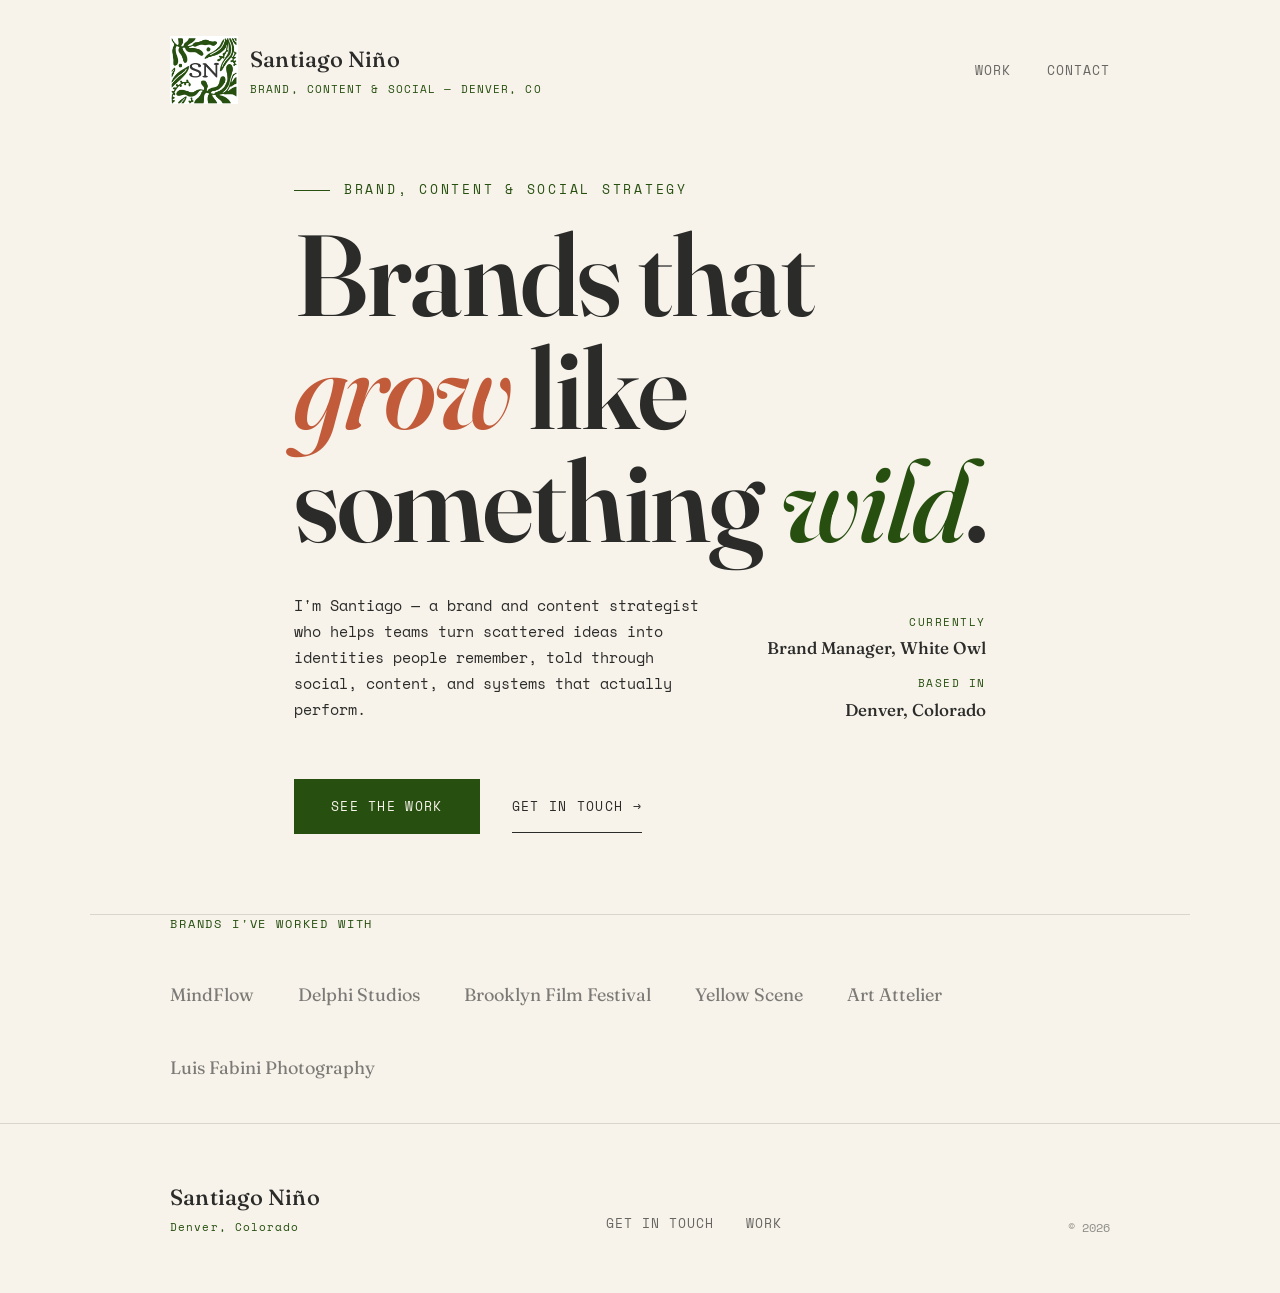
==== index.html @ 9f28a8c1 "Add files via upload" ====
<!DOCTYPE html>
<html lang="en">
<head>
<meta charset="UTF-8">
<meta name="viewport" content="width=device-width, initial-scale=1.0">
<title>Santiago Niño — Brand, Content & Social</title>
<meta name="description" content="Santiago Niño is a brand and content strategist based in Denver, Colorado, helping teams turn scattered ideas into identities people remember.">
<link rel="canonical" href="https://ageofdust.github.io/">
<meta property="og:title" content="Santiago Niño — Brand, Content & Social">
<meta property="og:description" content="Santiago Niño is a brand and content strategist based in Denver, Colorado, helping teams turn scattered ideas into identities people remember.">
<meta property="og:type" content="website">
<meta name="twitter:card" content="summary">
<link rel="icon" type="image/png" href="img/logo.png">
<link rel="preconnect" href="https://fonts.googleapis.com">
<link rel="preconnect" href="https://fonts.gstatic.com" crossorigin>
<link href="https://fonts.googleapis.com/css2?family=Fraunces:ital,opsz,wght@0,9..144,300;0,9..144,400;0,9..144,500;0,9..144,600;0,9..144,900;1,9..144,400;1,9..144,500&family=Space+Mono:wght@400;700&display=swap" rel="stylesheet">
<link rel="stylesheet" href="css/styles.css">
</head>
<body data-section="">

<header>
  <div class="wrap nav">
    <a href="index.html" class="brand-link"><img src="img/logo.png" alt="Santiago Niño logo" class="brand-logo"><div class="brand-text"><span class="brand-name">Santiago Niño</span><span class="brand-year">BRAND, CONTENT &amp; SOCIAL — DENVER, CO</span></div></a>
    <nav class="nav-links">
      <a href="work/index.html" data-nav-link="work">Work</a>
      <a href="contact/index.html" data-nav-link="contact">Contact</a>
    </nav>
    <button class="menu-toggle" onclick="toggleMenu()" aria-label="Toggle menu">
      <span></span><span></span>
    </button>
  </div>
  <nav class="mobile-menu" id="mobile-menu">
    <a href="work/index.html" data-nav-link="work">Work</a>
    <a href="contact/index.html" data-nav-link="contact">Contact</a>
  </nav>
</header>

<main>
    <section class="hero">
      <div class="wrap hero-canvas">

        <div class="hero-content">
          <div class="eyebrow">Brand, content &amp; social strategy</div>
          <h1>
            <span class="line">Brands that</span>
            <span class="line"><span class="accent-rust">grow</span> like</span>
            <span class="line">something <span class="accent">wild</span>.</span>
          </h1>

          <div class="hero-sub-row">
            <p class="hero-sub">I'm Santiago — a brand and content strategist who helps teams turn scattered ideas into identities people remember, told through social, content, and systems that actually perform.</p>
            <div class="hero-meta">
              <div class="hero-meta-item">
                <span class="hero-meta-label">Currently</span>
                <span class="hero-meta-value">Brand Manager, White Owl</span>
              </div>
              <div class="hero-meta-item">
                <span class="hero-meta-label">Based in</span>
                <span class="hero-meta-value">Denver, Colorado</span>
              </div>
            </div>
          </div>

          <div class="cta-row">
            <a href="work/index.html" class="btn-primary">See the work</a>
            <a href="contact/index.html" class="btn-outline">Get in touch <span aria-hidden="true">→</span></a>
          </div>
        </div>

      </div>

      <div class="wrap strip">
        <div class="strip-inner">
          <div class="strip-label">Brands I've worked with</div>
          <div class="strip-items">
            <span>MindFlow</span>
            <span>Delphi Studios</span>
            <span>Brooklyn Film Festival</span>
            <span>Yellow Scene</span>
            <span>Art Attelier</span>
            <span>Luis Fabini Photography</span>
          </div>
        </div>
      </div>
    </section>

</main>

<footer>
  <div class="wrap footer-inner">
    <div>
      <div class="brand-name">Santiago Niño</div>
      <span class="brand-year">Denver, Colorado</span>
    </div>
    <div class="footer-links">
      <a href="contact/index.html">Get in Touch</a>
      <a href="work/index.html">Work</a>
    </div>
    <div class="footer-meta">© 2026</div>
  </div>
</footer>

<script src="js/main.js" defer></script>

</body>
</html>
---- css/styles.css ----
:root {
    --paper: #F7F3EA;
    --forest: #274F10;
    --forest-deep: #1B380A;
    --rust: #C25B3A;
    --gold: #D4A24E;
    --charcoal: #2B2B2A;

    --font-display: 'Fraunces', serif;
    --font-mono: 'Space Mono', monospace;
  }

  * { margin: 0; padding: 0; box-sizing: border-box; }

  html { scroll-behavior: smooth; }

  body {
    background: var(--paper);
    color: var(--charcoal);
    font-family: var(--font-mono);
    line-height: 1.6;
    font-size: 15px;
    overflow-x: hidden;
  }

  a { color: inherit; text-decoration: none; }

  .wrap {
    max-width: 1100px;
    margin: 0 auto;
    padding: 0 48px;
  }

  /* ---------- HEADER ---------- */
  header {
    position: relative;
    z-index: 20;
    padding: 36px 0;
  }

  .nav {
    display: flex;
    align-items: center;
    justify-content: space-between;
  }

  .brand-link {
    display: flex;
    align-items: center;
    gap: 12px;
    text-decoration: none;
    color: inherit;
  }

  .brand-logo {
    width: auto;
    height: 68px;
    display: block;
    flex-shrink: 0;
  }

  .brand-text {
    display: flex;
    flex-direction: column;
  }

  .brand-name {
    font-family: var(--font-display);
    font-size: 22px;
    font-weight: 500;
    letter-spacing: 0.01em;
  }

  .brand-year {
    font-family: var(--font-mono);
    font-size: 11px;
    letter-spacing: 0.1em;
    color: var(--forest);
    margin-top: 4px;
    display: block;
  }

  .nav-links {
    display: flex;
    align-items: center;
    gap: 36px;
    font-size: 12.5px;
    letter-spacing: 0.08em;
    text-transform: uppercase;
    padding-top: 4px;
  }

  .nav-links a {
    opacity: 0.7;
    transition: opacity 0.2s ease;
    border-bottom: 1px solid transparent;
    padding-bottom: 2px;
    cursor: pointer;
  }

  .nav-links a:hover,
  .nav-links a.is-active {
    opacity: 1;
    border-color: var(--forest);
  }

  /* ---------- MOBILE MENU ---------- */
  .menu-toggle {
    display: none;
    flex-direction: column;
    justify-content: center;
    gap: 6px;
    width: 32px;
    height: 32px;
    background: none;
    border: none;
    cursor: pointer;
    padding: 0;
  }

  .menu-toggle span {
    display: block;
    width: 100%;
    height: 1.5px;
    background: var(--charcoal);
    transition: transform 0.25s ease, opacity 0.25s ease;
  }

  .menu-toggle.is-open span:first-child {
    transform: translateY(3.5px) rotate(45deg);
  }

  .menu-toggle.is-open span:last-child {
    transform: translateY(-3.5px) rotate(-45deg);
  }

  .mobile-menu {
    display: none;
    flex-direction: column;
    max-height: 0;
    overflow: hidden;
    transition: max-height 0.3s ease;
    border-top: 1px solid rgba(43,43,42,0.15);
  }

  .mobile-menu.is-open {
    max-height: 220px;
  }

  .mobile-menu a {
    padding: 18px 24px;
    font-size: 13px;
    letter-spacing: 0.1em;
    text-transform: uppercase;
    color: var(--charcoal);
    opacity: 0.75;
    border-bottom: 1px solid rgba(43,43,42,0.1);
  }

  .mobile-menu a.is-active {
    opacity: 1;
    color: var(--forest);
  }

  /* ---------- SHARED EYEBROW ---------- */
  .eyebrow {
    font-family: var(--font-mono);
    font-size: 12.5px;
    letter-spacing: 0.22em;
    text-transform: uppercase;
    color: var(--forest);
    margin-bottom: 18px;
    display: flex;
    align-items: center;
    gap: 14px;
  }

  .eyebrow::before {
    content: '';
    display: block;
    width: 36px;
    height: 1px;
    background: var(--forest);
  }

  /* ---------- HERO (home view) ---------- */
  .hero {
    position: relative;
    padding: 40px 0 0;
    min-height: 72vh;
    display: flex;
    flex-direction: column;
    justify-content: center;
  }

  .hero-canvas {
    position: relative;
    min-height: 460px;
    display: flex;
    align-items: center;
  }

  .hero-content {
    position: relative;
    z-index: 5;
    max-width: 920px;
    width: 100%;
  }

  .hero h1 {
    font-family: var(--font-display);
    font-weight: 600;
    font-size: clamp(56px, 9vw, 124px);
    line-height: 0.98;
    letter-spacing: -0.015em;
    color: var(--charcoal);
  }

  .hero h1 .line {
    display: block;
  }

  .hero h1 .accent {
    font-style: italic;
    font-weight: 500;
    color: var(--forest);
  }

  .hero h1 .accent-rust {
    font-style: italic;
    font-weight: 500;
    color: var(--rust);
  }

  .hero-sub-row {
    display: flex;
    align-items: flex-end;
    justify-content: space-between;
    gap: 40px;
    margin-top: 36px;
    flex-wrap: wrap;
  }

  .hero-sub {
    font-family: var(--font-mono);
    font-size: 14.5px;
    line-height: 1.8;
    max-width: 420px;
    color: var(--charcoal);
  }

  .hero-meta {
    display: flex;
    flex-direction: column;
    gap: 14px;
    font-size: 12.5px;
    text-align: right;
    min-width: 200px;
  }

  .hero-meta-item {
    display: flex;
    flex-direction: column;
    gap: 3px;
  }

  .hero-meta-label {
    text-transform: uppercase;
    letter-spacing: 0.14em;
    color: var(--forest);
    font-size: 11px;
  }

  .hero-meta-value {
    font-family: var(--font-display);
    font-size: 17px;
    font-weight: 500;
    color: var(--charcoal);
  }

  /* ---------- CTA ROW ---------- */
  .cta-row {
    display: flex;
    align-items: center;
    gap: 32px;
    margin-top: 56px;
  }

  .btn-primary {
    background: var(--forest);
    color: var(--paper);
    padding: 16px 36px;
    font-family: var(--font-mono);
    font-size: 13px;
    letter-spacing: 0.1em;
    text-transform: uppercase;
    transition: background 0.2s ease, transform 0.15s ease;
    display: inline-block;
    border: 1px solid var(--forest);
    cursor: pointer;
  }

  .btn-primary:hover {
    background: var(--forest-deep);
    transform: translateY(-2px);
  }

  .btn-outline {
    font-family: var(--font-mono);
    font-size: 13px;
    letter-spacing: 0.1em;
    text-transform: uppercase;
    display: inline-flex;
    align-items: center;
    gap: 10px;
    padding: 16px 0;
    border-bottom: 1px solid var(--charcoal);
    transition: color 0.2s ease, border-color 0.2s ease;
    cursor: pointer;
  }

  .btn-outline:hover {
    color: var(--rust);
    border-color: var(--rust);
  }

  /* ---------- STRIP ---------- */
  .strip {
    border-top: 1px solid rgba(43,43,42,0.15);
    margin-top: 80px;
    padding-top: 28px;
    padding-bottom: 28px;
  }

  .strip-inner {
    display: flex;
    align-items: center;
    gap: 48px;
    flex-wrap: wrap;
    justify-content: space-between;
  }

  .strip-label {
    font-size: 11.5px;
    letter-spacing: 0.16em;
    text-transform: uppercase;
    color: var(--forest);
    white-space: nowrap;
  }

  .strip-items {
    display: flex;
    gap: 44px;
    flex-wrap: wrap;
    font-family: var(--font-display);
    font-size: 18px;
    color: var(--charcoal);
    opacity: 0.6;
  }

  /* ---------- PAGE INTRO (work view) ---------- */
  .page-intro {
    padding: 40px 0 64px;
  }

  .page-intro h1 {
    font-family: var(--font-display);
    font-weight: 600;
    font-size: clamp(44px, 6.4vw, 84px);
    line-height: 1.04;
    letter-spacing: -0.01em;
    max-width: 760px;
  }

  .page-intro h1 .accent {
    font-style: italic;
    font-weight: 500;
    color: var(--forest);
  }

  .page-intro-sub {
    margin-top: 28px;
    max-width: 480px;
    font-size: 14.5px;
    line-height: 1.8;
  }

  /* ---------- CONTACT VIEW ---------- */
  .contact-hero {
    padding: 64px 0 140px;
    min-height: 64vh;
    display: flex;
    align-items: center;
  }

  .contact-hero h1 {
    font-family: var(--font-display);
    font-weight: 600;
    font-size: clamp(48px, 7.5vw, 100px);
    line-height: 1.02;
    letter-spacing: -0.01em;
    margin-top: 4px;
  }

  .contact-sub {
    margin-top: 28px;
    max-width: 460px;
    font-size: 15px;
    line-height: 1.8;
    color: var(--charcoal);
    opacity: 0.8;
  }

  .contact-links {
    margin-top: 56px;
    display: flex;
    flex-direction: column;
    gap: 0;
  }

  .contact-link {
    display: flex;
    align-items: baseline;
    gap: 24px;
    padding: 26px 0;
    border-top: 1px solid rgba(43,43,42,0.15);
    transition: padding-left 0.25s ease, color 0.25s ease;
  }

  .contact-links .contact-link:last-child {
    border-bottom: 1px solid rgba(43,43,42,0.15);
  }

  .contact-link:hover {
    padding-left: 12px;
    color: var(--rust);
  }

  .contact-link-label {
    font-family: var(--font-mono);
    font-size: 12px;
    letter-spacing: 0.14em;
    text-transform: uppercase;
    color: var(--forest);
    width: 90px;
    flex-shrink: 0;
  }

  .contact-link:hover .contact-link-label {
    color: var(--rust);
  }

  .contact-link-value {
    font-family: var(--font-display);
    font-size: clamp(20px, 2.6vw, 30px);
    font-weight: 500;
  }

  /* contact page layout — photo sits beside the headline block */
  .contact-layout {
    display: grid;
    grid-template-columns: 1fr 200px;
    gap: 56px;
    align-items: start;
  }

  .contact-photo-col { order: 2; padding-top: 8px; }

  .contact-photo {
    width: 200px;
    height: 200px;
    object-fit: cover;
    object-position: center 10%;
    display: block;
    border-radius: 4px;
  }

  .contact-content-col { order: 1; min-width: 0; }

  @media (max-width: 680px) {
    .contact-layout {
      grid-template-columns: 1fr;
      gap: 32px;
    }
    .contact-photo-col { order: -1; }
    .contact-photo {
      width: 120px;
      height: 120px;
      border-radius: 50%;
      object-position: center 12%;
    }
  }

  /* ---------- PROJECT INDEX ---------- */
  .project-index {
    border-top: 1px solid rgba(43,43,42,0.15);
  }

  .project {
    display: grid;
    grid-template-columns: 90px 1.4fr 1fr auto;
    align-items: center;
    gap: 32px;
    padding: 38px 0;
    border-bottom: 1px solid rgba(43,43,42,0.15);
    transition: padding-left 0.25s ease, padding-right 0.25s ease, background 0.25s ease;
    position: relative;
  }

  .project:hover {
    background: rgba(39,79,16,0.05);
    padding-left: 16px;
    padding-right: 16px;
    margin: 0 -16px;
  }

  .project-num {
    font-family: var(--font-mono);
    font-size: 13px;
    color: var(--forest);
    letter-spacing: 0.05em;
  }

  .project-name {
    font-family: var(--font-display);
    font-weight: 500;
    font-size: clamp(28px, 4vw, 46px);
    line-height: 1.08;
    transition: color 0.25s ease, font-style 0.25s ease;
  }

  .project:hover .project-name {
    color: var(--rust);
    font-style: italic;
  }

  .project-meta {
    display: flex;
    flex-direction: column;
    gap: 6px;
  }

  .project-tag {
    display: inline-flex;
    align-items: center;
    gap: 8px;
    font-size: 11px;
    letter-spacing: 0.14em;
    text-transform: uppercase;
    color: var(--forest);
  }

  .project-tag.is-personal {
    color: var(--rust);
  }

  .project-tag::before {
    content: '';
    display: block;
    width: 7px;
    height: 7px;
    border-radius: 50%;
    background: currentColor;
  }

  .project-desc {
    font-size: 13.5px;
    color: var(--charcoal);
    opacity: 0.75;
    max-width: 320px;
    line-height: 1.7;
  }

  .project-arrow {
    font-family: var(--font-display);
    font-size: 28px;
    font-style: italic;
    color: var(--charcoal);
    opacity: 0;
    transform: translateX(-8px);
    transition: opacity 0.25s ease, transform 0.25s ease;
    justify-self: end;
  }

  .project:hover .project-arrow {
    opacity: 1;
    transform: translateX(0);
    color: var(--rust);
  }

  /* ---------- LEGEND ---------- */
  .legend {
    display: flex;
    gap: 32px;
    padding-top: 32px;
    padding-bottom: 32px;
    flex-wrap: wrap;
  }

  .legend-item {
    display: flex;
    align-items: center;
    gap: 10px;
    font-size: 11px;
    letter-spacing: 0.14em;
    text-transform: uppercase;
    color: var(--charcoal);
    opacity: 0.6;
  }

  .legend-dot {
    width: 7px;
    height: 7px;
    border-radius: 50%;
    background: var(--forest);
    display: block;
  }

  .legend-dot.is-personal {
    background: var(--rust);
  }

  /* ---------- FOOTER ---------- */
  footer {
    border-top: 1px solid rgba(43,43,42,0.15);
    padding: 56px 0;
    margin-top: 40px;
  }

  .footer-inner {
    display: flex;
    align-items: flex-end;
    justify-content: space-between;
    flex-wrap: wrap;
    gap: 24px;
  }

  .footer-links {
    display: flex;
    gap: 32px;
    font-size: 12.5px;
    letter-spacing: 0.08em;
    text-transform: uppercase;
  }

  .footer-links a {
    opacity: 0.7;
    transition: opacity 0.2s ease;
    border-bottom: 1px solid transparent;
    padding-bottom: 2px;
  }

  .footer-links a:hover {
    opacity: 1;
    border-color: var(--forest);
  }

  .footer-meta {
    font-size: 12px;
    color: var(--charcoal);
    opacity: 0.5;
  }

  /* ---------- PROJECT HEADER (individual project view) ---------- */
  .project-header {
    padding: 40px 0 56px;
  }

  .back-link {
    display: inline-flex;
    align-items: center;
    gap: 8px;
    font-size: 12.5px;
    letter-spacing: 0.1em;
    text-transform: uppercase;
    color: var(--forest);
    margin-bottom: 36px;
    border-bottom: 1px solid transparent;
    padding-bottom: 2px;
    transition: border-color 0.2s ease;
  }

  .back-link:hover {
    border-color: var(--forest);
  }

  .project-header-row {
    display: flex;
    align-items: center;
    gap: 36px;
  }

  .project-header-top {
    display: flex;
    align-items: center;
    gap: 24px;
    flex-shrink: 0;
  }

  .project-logo {
    width: 104px;
    height: 104px;
    border-radius: 22px;
    object-fit: cover;
    flex-shrink: 0;
    box-shadow: 0 8px 28px rgba(43,43,42,0.18);
  }

  .project-logo--wide {
    width: 168px;
    height: 90px;
    border-radius: 14px;
  }

  .project-logo--placeholder {
    background: var(--forest);
    color: var(--paper);
    display: flex;
    align-items: center;
    justify-content: center;
    font-family: var(--font-display);
    font-weight: 600;
    font-size: 30px;
    letter-spacing: 0.01em;
  }

  .project-header-top h1 {
    font-family: var(--font-display);
    font-weight: 600;
    font-size: clamp(32px, 4.4vw, 50px);
    line-height: 1.04;
    letter-spacing: -0.01em;
    white-space: nowrap;
  }

  .project-header-text {
    max-width: 560px;
  }

  .project-header-text .project-tag {
    margin-bottom: 10px;
  }

  .project-header-text p {
    font-size: 14.5px;
    line-height: 1.8;
    color: var(--charcoal);
    opacity: 0.85;
  }

  /* ---------- ACCORDION ---------- */
  .accordion-section {
    padding-bottom: 100px;
  }

  .accordion-item {
    border-top: 1px solid rgba(43,43,42,0.15);
  }

  .accordion-item:last-child {
    border-bottom: 1px solid rgba(43,43,42,0.15);
  }

  .accordion-trigger {
    width: 100%;
    display: flex;
    align-items: center;
    gap: 28px;
    padding: 30px 0;
    background: none;
    border: none;
    cursor: pointer;
    font-family: var(--font-mono);
    text-align: left;
    color: var(--charcoal);
    transition: padding-left 0.2s ease;
  }

  .accordion-trigger:hover {
    padding-left: 8px;
  }

  .accordion-num {
    font-size: 13px;
    color: var(--forest);
    letter-spacing: 0.05em;
  }

  .accordion-title {
    font-family: var(--font-display);
    font-weight: 500;
    font-size: clamp(24px, 3vw, 34px);
    flex: 1;
    transition: color 0.2s ease;
  }

  .accordion-trigger:hover .accordion-title {
    color: var(--rust);
  }

  .accordion-icon {
    font-family: var(--font-mono);
    font-size: 22px;
    color: var(--forest);
    transition: transform 0.25s ease;
    width: 24px;
    text-align: center;
  }

  .accordion-item.is-open .accordion-icon {
    transform: rotate(45deg);
  }

  .accordion-panel {
    max-height: 0;
    overflow: hidden;
    transition: max-height 0.35s ease;
  }

  .accordion-panel-inner {
    padding: 0 0 44px;
    display: flex;
    flex-direction: column;
    gap: 24px;
  }

  .accordion-visual {
    background: var(--card, #F1EDE3);
    background: rgba(39,79,16,0.06);
    border: 1px dashed rgba(39,79,16,0.3);
    border-radius: 14px;
    min-height: 280px;
    display: flex;
    align-items: center;
    justify-content: center;
  }

  .visual-placeholder {
    font-size: 12px;
    letter-spacing: 0.12em;
    text-transform: uppercase;
    color: var(--forest);
    opacity: 0.6;
  }

  .accordion-panel-inner p {
    font-size: 14px;
    line-height: 1.8;
    color: var(--charcoal);
    opacity: 0.8;
    max-width: 640px;
  }

  .article-link {
    display: inline-flex;
    align-items: center;
    gap: 8px;
    font-family: var(--font-mono);
    font-size: 13px;
    letter-spacing: 0.08em;
    text-transform: uppercase;
    color: var(--forest);
    border-bottom: 1px solid var(--forest);
    padding-bottom: 3px;
    align-self: flex-start;
    transition: color 0.2s ease, border-color 0.2s ease;
  }

  .article-link:hover {
    color: var(--rust);
    border-color: var(--rust);
  }

  /* ---------- EMAIL SHOWCASE ---------- */
  .email-showcase {
    display: flex;
    flex-direction: column;
    gap: 48px;
    padding-bottom: 8px;
  }

  .email-card {
    display: grid;
    grid-template-columns: 1fr 1fr;
    gap: 40px;
    align-items: start;
    padding: 32px;
    background: rgba(39,79,16,0.04);
    border: 1px solid rgba(39,79,16,0.15);
    border-radius: 14px;
  }

  .email-card-meta { display: flex; flex-direction: column; gap: 14px; }
  .email-card-eyebrow {
    font-family: var(--font-mono);
    font-size: 11px;
    letter-spacing: 0.18em;
    text-transform: uppercase;
    color: var(--rust);
  }
  .email-card-title {
    font-family: var(--font-display);
    font-size: 22px;
    font-weight: 500;
    color: var(--ink);
    line-height: 1.2;
    margin: 0;
  }
  .email-card-body {
    font-size: 14px;
    line-height: 1.75;
    color: var(--charcoal);
    opacity: 0.85;
    margin: 0;
  }
  .email-card-stats {
    display: flex;
    flex-wrap: wrap;
    gap: 10px;
    margin-top: 4px;
  }
  .email-stat {
    font-family: var(--font-mono);
    font-size: 10px;
    letter-spacing: 0.1em;
    text-transform: uppercase;
    color: var(--forest);
    border: 1px solid rgba(39,79,16,0.35);
    padding: 5px 10px;
    border-radius: 100px;
  }

  .email-preview-wrap {
    position: relative;
    border-radius: 8px;
    overflow: hidden;
    box-shadow: 0 8px 28px -8px rgba(30,23,53,0.18);
    background: #f4f1ea;
    height: 420px;
  }
  .email-preview-wrap iframe {
    width: 600px;
    height: 800px;
    border: none;
    transform: scale(0.56);
    transform-origin: top left;
    pointer-events: none;
  }
  .email-preview-link {
    position: absolute;
    inset: 0;
    display: flex;
    align-items: flex-end;
    justify-content: flex-end;
    padding: 14px;
    background: linear-gradient(to top, rgba(30,23,53,0.3) 0%, transparent 40%);
    opacity: 0;
    transition: opacity 0.2s;
  }
  .email-preview-wrap:hover .email-preview-link { opacity: 1; }
  .email-preview-link a {
    font-family: var(--font-mono);
    font-size: 11px;
    letter-spacing: 0.1em;
    text-transform: uppercase;
    color: #fff;
    background: rgba(30,23,53,0.75);
    padding: 8px 14px;
    border-radius: 100px;
    text-decoration: none;
    transition: background 0.2s;
  }
  .email-preview-link a:hover { background: var(--forest); }

  .email-showcase-intro {
    font-size: 14px;
    line-height: 1.8;
    color: var(--charcoal);
    opacity: 0.8;
    max-width: 640px;
    margin: 0 0 8px;
  }

  /* ---------- MINDFLOW BLOG CARDS ---------- */
  .mf-blog-intro {
    font-size: 14px; line-height: 1.8; color: var(--charcoal);
    opacity: 0.8; max-width: 640px; margin: 0 0 28px;
  }
  .mf-blog-grid {
    display: grid; grid-template-columns: 1fr; gap: 1px;
    background: rgba(39,79,16,0.12); margin-bottom: 24px;
  }
  .mf-blog-card {
    background: var(--paper); padding: 26px 28px;
    display: flex; flex-direction: column; gap: 8px; transition: background .15s;
  }
  .mf-blog-card:hover { background: rgba(39,79,16,0.04); }
  .mf-blog-meta {
    font-family: var(--font-mono); font-size: 11px;
    letter-spacing: .08em; text-transform: uppercase;
    color: var(--forest); opacity: 0.7; display: flex; gap: 14px;
  }
  .mf-blog-title {
    font-family: var(--font-display); font-size: 18px;
    font-weight: 500; line-height: 1.3; color: var(--charcoal);
    text-decoration: none; display: block;
  }
  .mf-blog-title:hover { color: var(--rust); }
  .mf-blog-excerpt {
    font-size: 13.5px; line-height: 1.7;
    color: var(--charcoal); opacity: 0.65; margin: 0;
  }
  .mf-blog-read {
    font-family: var(--font-mono); font-size: 11px; letter-spacing: .1em;
    text-transform: uppercase; color: var(--rust); text-decoration: none;
    border-bottom: 1px solid currentColor; padding-bottom: 1px;
    align-self: flex-start; margin-top: 4px; transition: opacity .2s;
  }
  .mf-blog-read:hover { opacity: .7; }
  .mf-blog-footer {
    display: flex; align-items: center; justify-content: space-between;
    flex-wrap: wrap; gap: 12px; margin-top: 4px;
  }
  .mf-blog-status {
    font-family: var(--font-mono); font-size: 10px; letter-spacing: .1em;
    text-transform: uppercase; color: var(--forest); opacity: .45;
  }
  .mf-blog-status.is-live { color: var(--forest); opacity: .85; }
  .mf-blog-status.is-error { color: var(--rust); opacity: .65; }

  .mf-platform-label {
    display: flex; align-items: center; gap: 10px; margin-bottom: 20px;
    font-family: var(--font-mono); font-size: 11px; letter-spacing: .12em;
    text-transform: uppercase; color: var(--forest);
  }
  .mf-platform-icon { font-size: 16px; line-height: 1; }
  .mf-platform-label a { color: var(--forest); border-bottom: 1px solid currentColor; padding-bottom: 1px; }
  .mf-platform-label a:hover { color: var(--rust); }

  .mf-tiktok-placeholder {
    background: rgba(39,79,16,.04); border: 1px dashed rgba(39,79,16,.25);
    border-radius: 4px; padding: 20px; display: flex; align-items: center;
    justify-content: center; min-height: 120px;
  }
  .mf-tiktok-placeholder a {
    font-family: var(--font-mono); font-size: 12px; letter-spacing: .1em;
    text-transform: uppercase; color: var(--forest);
  }

  /* ---------- MINDFLOW SOCIAL / VIDEO ---------- */
  .mf-social-intro {
    font-size: 14px; line-height: 1.8; color: var(--charcoal);
    opacity: 0.8; max-width: 640px; margin: 0 0 32px;
  }

  .mf-role-strip {
    display: flex; flex-wrap: wrap; gap: 10px; margin-bottom: 40px;
  }
  .mf-role-pill {
    font-family: var(--font-mono); font-size: 10px; letter-spacing: .12em;
    text-transform: uppercase; color: var(--forest);
    border: 1px solid rgba(39,79,16,.35); padding: 6px 14px; border-radius: 100px;
  }

  .mf-video-grid {
    display: grid;
    grid-template-columns: repeat(3, 1fr);
    gap: 24px;
    align-items: start;
  }

  .mf-video-card { display: flex; flex-direction: column; gap: 14px; }

  /* Override Instagram's own iframe dimensions to fill the column */
  .mf-video-card .instagram-media {
    min-width: 0 !important;
    width: 100% !important;
    max-width: 100% !important;
    margin: 0 !important;
  }

  .mf-video-meta { display: flex; flex-direction: column; gap: 6px; }
  .mf-video-label {
    font-family: var(--font-mono); font-size: 10px; letter-spacing: .14em;
    text-transform: uppercase; color: var(--rust); opacity: .8;
  }
  .mf-video-note {
    font-size: 13px; line-height: 1.65; color: var(--charcoal); opacity: .65;
  }

  @media (max-width: 860px) {
    .mf-video-grid { grid-template-columns: 1fr; max-width: 420px; }
  }


    .email-card { grid-template-columns: 1fr; }
    .email-preview-wrap { height: 320px; }
    .email-preview-wrap iframe {
      width: 600px; height: 800px;
      transform: scale(0.45); transform-origin: top left;
    }
  }


  @media (max-width: 980px) {
    .nav { align-items: center; }
    .nav-links { display: none; }
    .menu-toggle { display: flex; }
    .mobile-menu { display: flex; }
    .hero { min-height: auto; padding: 20px 0 60px; }
    .hero-canvas { min-height: auto; }
    .hero-sub-row { flex-direction: column; align-items: flex-start; }
    .hero-meta { flex-direction: row; text-align: left; gap: 32px; }
    .cta-row { flex-direction: column; align-items: flex-start; gap: 20px; }
    .wrap { padding: 0 24px; }

    .project {
      grid-template-columns: 48px 1fr;
      grid-template-areas:
        "num name"
        ". meta"
        ". desc"
        ". arrow";
      row-gap: 10px;
    }
    .project-num { grid-area: num; }
    .project-name { grid-area: name; }
    .project-meta { grid-area: meta; }
    .project-desc { grid-area: desc; max-width: none; }
    .project-arrow { grid-area: arrow; justify-self: start; }
    .contact-hero { padding: 40px 0 80px; min-height: auto; }
    .contact-link { flex-direction: column; gap: 8px; }
    .contact-link-label { width: auto; }

    .project-header-row { flex-direction: column; align-items: flex-start; gap: 18px; }
    .project-header-top { gap: 16px; }
    .project-logo { width: 72px; height: 72px; border-radius: 16px; }
    .project-header-top h1 { font-size: 28px; white-space: normal; }
    .accordion-trigger { gap: 16px; }
    .accordion-visual { min-height: 200px; }
    .project-logo--wide { width: 130px; height: 70px; }
  }

  @media (max-width: 480px) {
    .wrap { padding: 0 20px; }
    .hero h1 { font-size: 40px; }
    .hero-sub { font-size: 14px; }
    .hero-meta { flex-direction: column; gap: 16px; }
    .btn-primary, .btn-outline { width: 100%; justify-content: center; text-align: center; }
    .cta-row { width: 100%; }
    .strip-inner { flex-direction: column; align-items: flex-start; gap: 16px; }
    .strip-items { gap: 20px 28px; font-size: 16px; }
    .page-intro h1 { font-size: 30px; }
    .contact-hero h1 { font-size: 36px; }
    .contact-link-value { font-size: 18px; word-break: break-word; }
    .accordion-trigger { gap: 10px; padding: 22px 0; }
    .accordion-title { font-size: 19px; }
    .accordion-icon { font-size: 18px; width: 18px; }
    .project-name { font-size: 24px; }
    .project-header-top h1 { font-size: 24px; }
    .project-logo { width: 60px; height: 60px; border-radius: 14px; }
    .project-logo--wide { width: 110px; height: 60px; }
  }

  @media (min-width: 1280px) {
    .wrap {
      padding: 0 80px;
    }
  }

  @media (min-width: 1440px) {
    .wrap {
      padding: 0 120px;
    }
  }
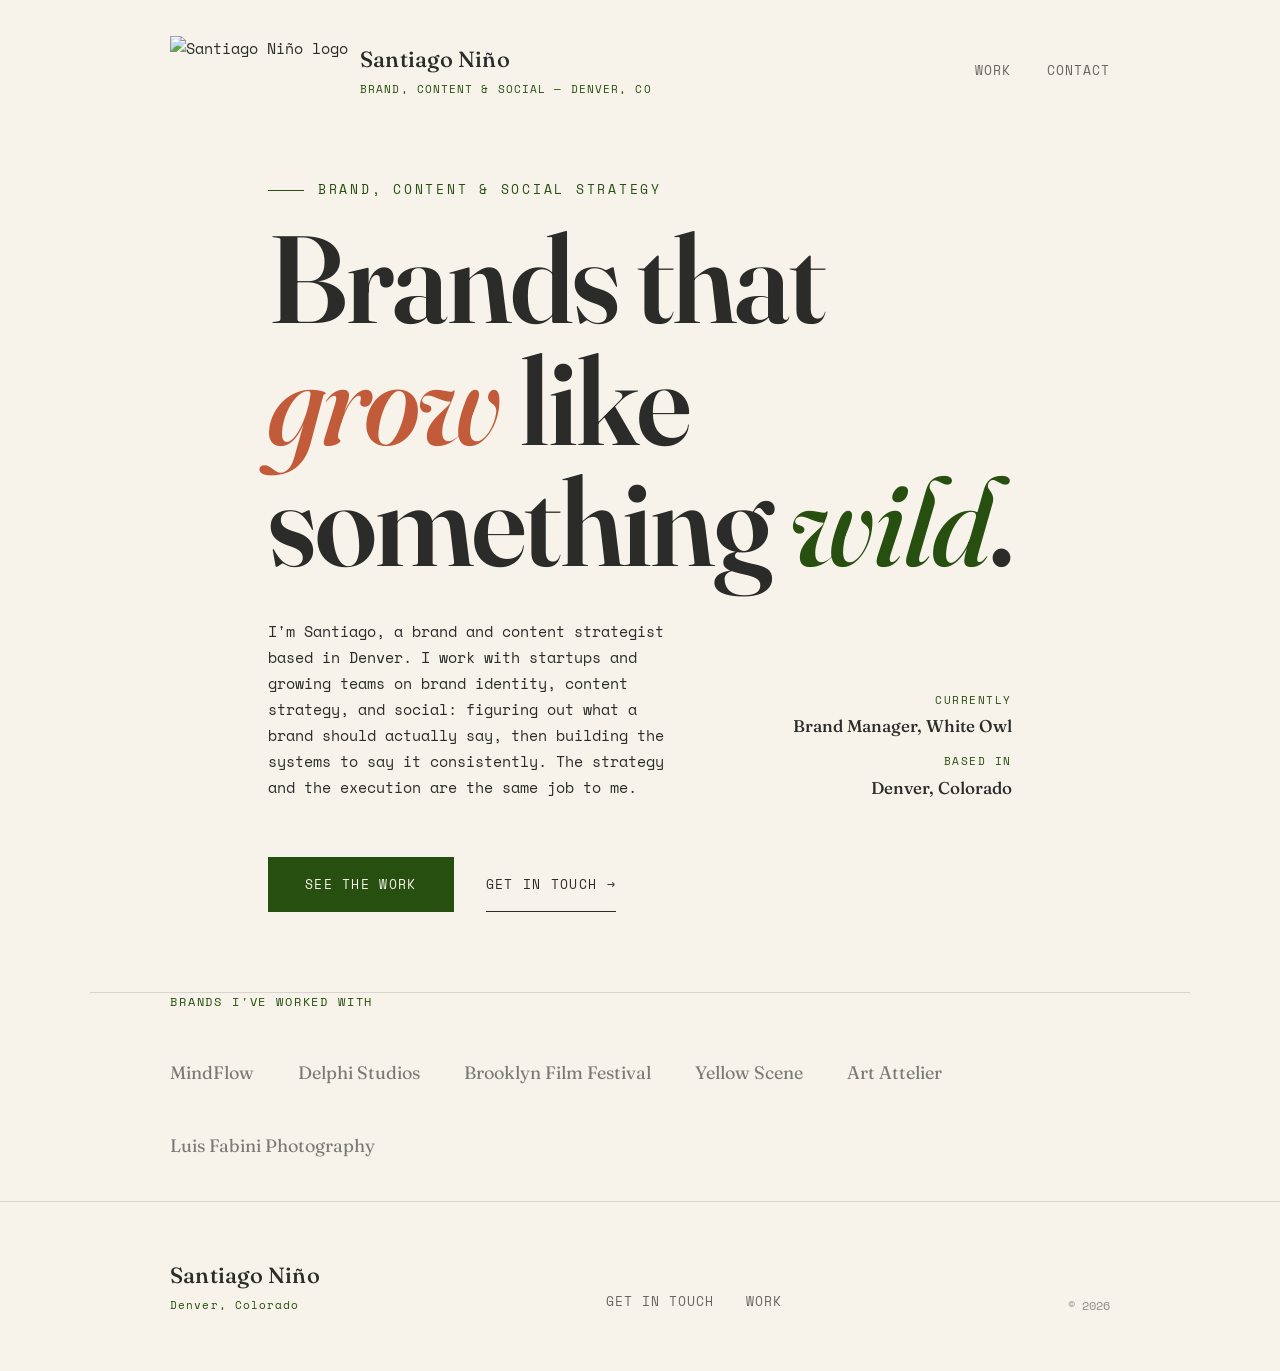
==== commit 23982867: "Add files via upload" ====
--- a/index.html
+++ b/index.html
@@ -20,7 +20,7 @@
 
 <header>
   <div class="wrap nav">
-    <a href="index.html" class="brand-link"><img src="img/logo.png" alt="Santiago Niño logo" class="brand-logo"><div class="brand-text"><span class="brand-name">Santiago Niño</span><span class="brand-year">BRAND, CONTENT &amp; SOCIAL — DENVER, CO</span></div></a>
+    <a href="index.html" class="brand-link"><img src="img/logo-header.png" alt="Santiago Niño logo" class="brand-logo"><div class="brand-text"><span class="brand-name">Santiago Niño</span><span class="brand-year">BRAND, CONTENT &amp; SOCIAL — DENVER, CO</span></div></a>
     <nav class="nav-links">
       <a href="work/index.html" data-nav-link="work">Work</a>
       <a href="contact/index.html" data-nav-link="contact">Contact</a>
@@ -48,7 +48,7 @@
           </h1>
 
           <div class="hero-sub-row">
-            <p class="hero-sub">I'm Santiago — a brand and content strategist who helps teams turn scattered ideas into identities people remember, told through social, content, and systems that actually perform.</p>
+            <p class="hero-sub">I'm Santiago, a brand and content strategist based in Denver. I work with startups and growing teams on brand identity, content strategy, and social: figuring out what a brand should actually say, then building the systems to say it consistently. The strategy and the execution are the same job to me.</p>
             <div class="hero-meta">
               <div class="hero-meta-item">
                 <span class="hero-meta-label">Currently</span>
--- a/css/styles.css
+++ b/css/styles.css
@@ -210,7 +210,7 @@
   .hero h1 {
     font-family: var(--font-display);
     font-weight: 600;
-    font-size: clamp(56px, 9vw, 124px);
+    font-size: clamp(44px, 10.5vw, 124px);
     line-height: 0.98;
     letter-spacing: -0.015em;
     color: var(--charcoal);
@@ -1092,7 +1092,7 @@
     .mf-video-grid { grid-template-columns: 1fr; max-width: 420px; }
   }
 
-
+  @media (max-width: 760px) {
     .email-card { grid-template-columns: 1fr; }
     .email-preview-wrap { height: 320px; }
     .email-preview-wrap iframe {
@@ -1103,34 +1103,66 @@
 
 
   @media (max-width: 980px) {
+    /* ── Prevent any horizontal overflow on mobile ── */
+    html, body { overflow-x: hidden; }
+    .wrap { overflow-x: hidden; }
+
     .nav { align-items: center; }
     .nav-links { display: none; }
     .menu-toggle { display: flex; }
     .mobile-menu { display: flex; }
     .hero { min-height: auto; padding: 20px 0 60px; }
     .hero-canvas { min-height: auto; }
+    /* Let headline reflow naturally — forced 3-line breaks leave
+       short lines ("grow like") isolated with blank space on the right */
+    .hero h1 .line { display: inline; }
+    .hero h1 .line::after { content: ' '; }
     .hero-sub-row { flex-direction: column; align-items: flex-start; }
     .hero-meta { flex-direction: row; text-align: left; gap: 32px; }
     .cta-row { flex-direction: column; align-items: flex-start; gap: 20px; }
     .wrap { padding: 0 24px; }
 
+    /* ── Project list: stack everything vertically ── */
     .project {
-      grid-template-columns: 48px 1fr;
-      grid-template-areas:
-        "num name"
-        ". meta"
-        ". desc"
-        ". arrow";
-      row-gap: 10px;
+      display: flex;
+      flex-direction: column;
+      gap: 6px;
+      padding: 28px 0;
+      align-items: flex-start;
     }
-    .project-num { grid-area: num; }
-    .project-name { grid-area: name; }
-    .project-meta { grid-area: meta; }
-    .project-desc { grid-area: desc; max-width: none; }
-    .project-arrow { grid-area: arrow; justify-self: start; }
-    .contact-hero { padding: 40px 0 80px; min-height: auto; }
-    .contact-link { flex-direction: column; gap: 8px; }
-    .contact-link-label { width: auto; }
+    /* Disable the hover indent — it causes horizontal overflow */
+    .project:hover {
+      padding-left: 0;
+      padding-right: 0;
+      margin: 0;
+      background: rgba(39,79,16,0.04);
+    }
+    .project-num {
+      font-size: 11px;
+      opacity: 0.6;
+      margin-bottom: 2px;
+    }
+    .project-name {
+      font-size: clamp(22px, 6vw, 32px);
+      line-height: 1.1;
+      width: 100%;
+    }
+    .project-meta {
+      display: flex;
+      flex-direction: column;
+      gap: 6px;
+      width: 100%;
+      margin-top: 4px;
+    }
+    .project-desc {
+      max-width: none;
+      font-size: 13px;
+      line-height: 1.7;
+      opacity: 0.75;
+    }
+    .project-arrow {
+      display: none;
+    }
 
     .project-header-row { flex-direction: column; align-items: flex-start; gap: 18px; }
     .project-header-top { gap: 16px; }
@@ -1139,6 +1171,10 @@
     .accordion-trigger { gap: 16px; }
     .accordion-visual { min-height: 200px; }
     .project-logo--wide { width: 130px; height: 70px; }
+
+    /* ── Accordion panel inner fixes ── */
+    .accordion-panel-inner p { font-size: 13px; }
+    .accordion-section { overflow-x: hidden; }
   }
 
   @media (max-width: 480px) {
@@ -1151,15 +1187,23 @@
     .strip-inner { flex-direction: column; align-items: flex-start; gap: 16px; }
     .strip-items { gap: 20px 28px; font-size: 16px; }
     .page-intro h1 { font-size: 30px; }
+    .contact-hero { padding: 40px 0 80px; min-height: auto; }
+    .contact-link { flex-direction: column; gap: 8px; }
+    .contact-link-label { width: auto; }
     .contact-hero h1 { font-size: 36px; }
     .contact-link-value { font-size: 18px; word-break: break-word; }
     .accordion-trigger { gap: 10px; padding: 22px 0; }
     .accordion-title { font-size: 19px; }
     .accordion-icon { font-size: 18px; width: 18px; }
-    .project-name { font-size: 24px; }
+    .project-name { font-size: 22px; }
     .project-header-top h1 { font-size: 24px; }
     .project-logo { width: 60px; height: 60px; border-radius: 14px; }
     .project-logo--wide { width: 110px; height: 60px; }
+    /* Accordion panel inner: make all grids single column */
+    .accordion-panel-inner > div[style*="grid-template-columns"] { display: block !important; }
+    .project-header-row { gap: 14px; }
+    .project-header-text { width: 100%; }
+    .project-header-text p { font-size: 13px; line-height: 1.7; }
   }
 
   @media (min-width: 1280px) {
